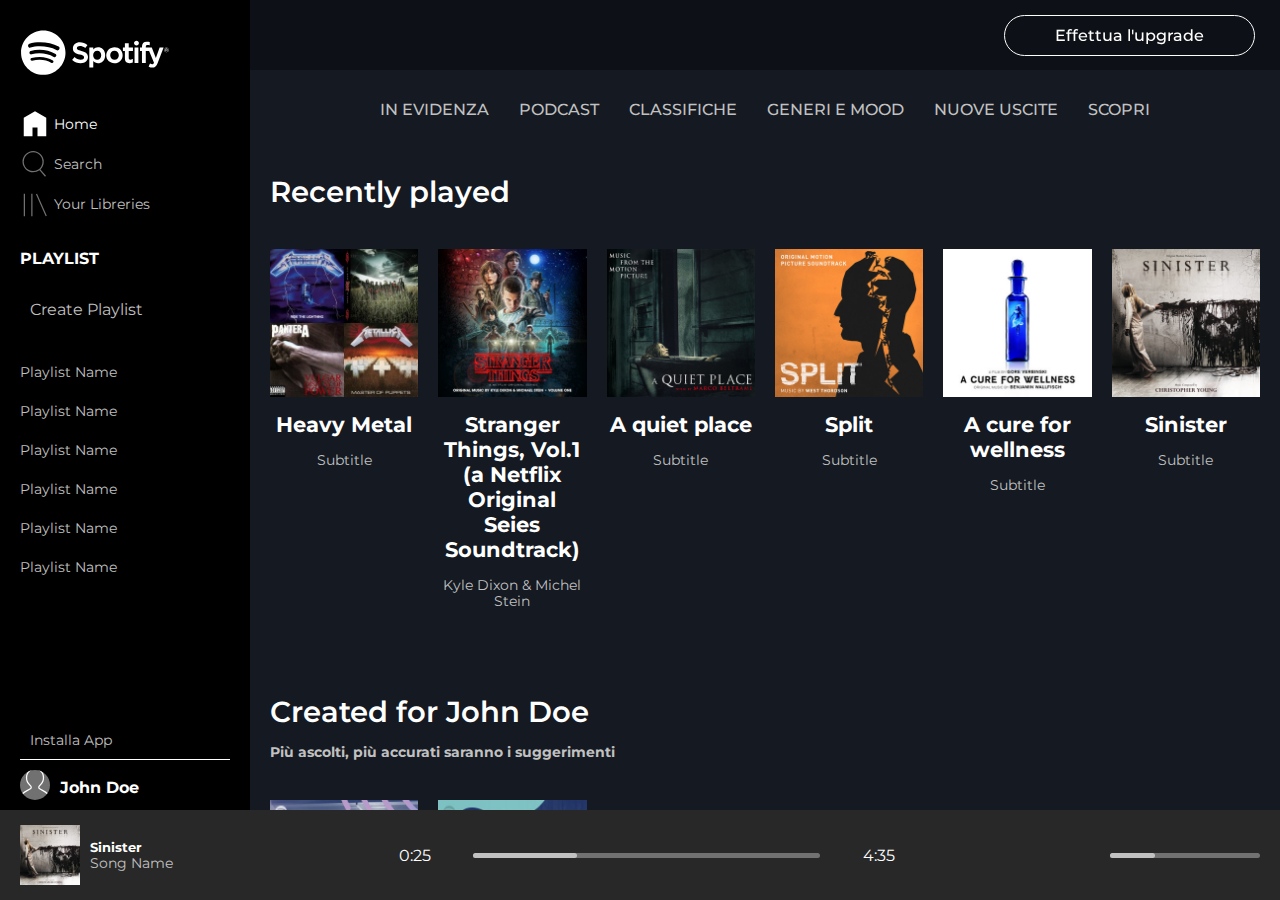
==== index.html @ ef463f95 "added media query on 992px" ====
<!DOCTYPE html>
<html lang="en">
<head>

    <meta charset="UTF-8">
    <meta name="viewport" content="width=device-width, initial-scale=1.0">
    <!-- font -->
    <link rel="preconnect" href="https://fonts.googleapis.com">
    <link rel="preconnect" href="https://fonts.gstatic.com" crossorigin>
    <link href="https://fonts.googleapis.com/css2?family=Montserrat:wght@300;400;500;600&display=swap" rel="stylesheet">
    <!-- icon -->
    <link rel="stylesheet" href="https://cdnjs.cloudflare.com/ajax/libs/font-awesome/6.4.2/css/all.min.css" integrity="sha512-z3gLpd7yknf1YoNbCzqRKc4qyor8gaKU1qmn+CShxbuBusANI9QpRohGBreCFkKxLhei6S9CQXFEbbKuqLg0DA==" crossorigin="anonymous" referrerpolicy="no-referrer" />
    <!-- css -->
    <link rel="stylesheet" href="style.css">
    <title>Cose</title>

</head>
<body>

    <div class="wrapper">

        <!-- CALL TO ACTION -->
        <div id="call">
            <div role="button" class="btn fw-500">
                Effettua l'upgrade
            </div>
        </div>

        <!-- MAIN -->
        <main class="d-flex bg-main">
            
            <!-- SIDE-BAR -->
            <nav class="bg-darker d-flex col-flex j-between" id="side-bar">

                <div class="wt">
                    <!-- logo -->
                    <div class="px-20 py-30" id="logo">
                        <img id="big-logo" src="spotify/img/logo.svg" alt="logo">
                        <img id="small-logo" src="spotify/img/logo-small.svg" alt="logo">
                    </div>
                    <!-- explore menù -->
                    <ul class="px-20">
                        <li>
                            <a href="#">
                                <img class="v-middle icon" src="spotify/img/home.svg" alt="home">
                                <span class="v-middle txt-light fs-little">Home</span>
                            </a>
                        </li>
                        <li class="py-10">
                            <a href="#">
                                <img class="v-middle icon" src="spotify/img/search.svg" alt="search">
                                <span class="v-middle txt-grey fs-little">Search</span>
                            </a>
                        </li>
                        <li>
                            <a href="#">
                                <a href="#">
                                    <img class="v-middle icon" src="spotify/img/libreria.svg" alt="libraries">
                                    <span class="v-middle txt-grey fs-little">Your Libreries</span>
                                </a>
                            </a>
                        </li>
                    </ul>
                    <!-- playlist section -->
                    <div class="ppl px-20 py-30">
                        <h3 class="maiusc fs-root">playlist</h3>
                        <div class="py-15">
                            <i class="fa-sharp fa-solid fa-square-plus v-middle txt-grey"></i>
                            <span class="v-middle txt-grey px-10">Create Playlist</span>
                        </div>
                        <ul>
                            <li class="py-10">
                                <a class="txt-grey fs-little" href="#">Playlist Name</a>
                            </li>
                            <li class="py-10">
                                <a class="txt-grey fs-little" href="#">Playlist Name</a>
                            </li>
                            <li class="py-10">
                                <a class="txt-grey fs-little" href="#">Playlist Name</a>
                            </li>
                            <li class="py-10">
                                <a class="txt-grey fs-little" href="#">Playlist Name</a>
                            </li>
                            <li class="py-10">
                                <a class="txt-grey fs-little" href="#">Playlist Name</a>
                            </li>
                            <li class="py-10">
                                <a class="txt-grey fs-little" href="#">Playlist Name</a>
                            </li>
                        </ul>
                    </div>
                </div>

                <!-- user -->
                <div class="wb px-20">
                    <div class="download py-10">
                        <i class="fa-solid fa-cloud-arrow-down txt-grey"></i>
                        <a href="#" class="txt-grey fs-little px-10">Installa App</a>
                    </div>
                    <div class="user py-10 d-flex a-center">
                        <div class="profile circle bg-grey d-flex j-center">
                            <img class="icon" src="spotify/img/profile.svg" alt="profile">
                        </div>
                        <h3>
                            <a href="#" class="px-10 txt-light fs-root">John Doe</a>
                        </h3>
                    </div>
                </div>
            </nav>

            <!-- MAIN CONTENT -->
            <section id="main-content">

                <nav>

                    <!-- Discover -->
                    <ul class="d-flex j-center a-center wrap">
                        <li><a class="txt-grey maiusc fw-500" href="#">In Evidenza</a></li>
                        <li><a class="txt-grey maiusc fw-500" href="#">Podcast</a></li>
                        <li><a class="txt-grey maiusc fw-500" href="#">Classifiche</a></li>
                        <li><a class="txt-grey maiusc fw-500" href="#">Generi e Mood</a></li>
                        <li><a class="txt-grey maiusc fw-500" href="#">Nuove Uscite</a></li>
                        <li><a class="txt-grey maiusc fw-500" href="#">Scopri</a></li>
                    </ul>

                    <!-- RECENTLY PLAYED -->
                    <section class="recently py-30">

                        <h2 class="fw-600 py-15 px-10">Recently played</h2>

                        <div class="row d-flex wrap py-15">

                            <div class="col px-10 py-10">
                                <div class="card-img">
                                    <img class="fluid" src="spotify/img/metal_lifting.jpg" alt="metal-lifting">
                                </div>
                                <div class="card-text txt-center">
                                    <h3 class="py-15">Heavy Metal</h3>
                                    <h4 class="fw-400 fs-little txt-grey">Subtitle</h4>
                                </div>
                            </div>

                            <div class="col px-10 py-10">
                                <div class="card-img">
                                    <img class="fluid" src="spotify/img/stranger.jpeg" alt="stranger-things">
                                </div>
                                <div class="card-text txt-center">
                                    <h3 class="py-15">Stranger Things, Vol.1 (a Netflix Original Seies Soundtrack)</h3>
                                    <h4 class="fw-400 fs-little txt-grey">Kyle Dixon & Michel Stein</h4>
                                </div>
                            </div>

                            <div class="col px-10 py-10">
                                <div class="card-img">
                                    <img class="fluid" src="spotify/img/aquietplace.jpeg" alt="a-quiet-place">
                                </div>
                                <div class="card-text txt-center">
                                    <h3 class="py-15">A quiet place</h3>
                                    <h4 class="fw-400 fs-little txt-grey">Subtitle</h4>
                                </div>
                            </div>

                            <div class="col px-10 py-10">
                                <div class="card-img">
                                    <img class="fluid" src="spotify/img/split.jpeg" alt="split">
                                </div>
                                <div class="card-text txt-center">
                                    <h3 class="py-15">Split</h3>
                                    <h4 class="fw-400 fs-little txt-grey">Subtitle</h4>
                                </div>
                            </div>

                            <div class="col px-10 py-10">
                                <div class="card-img">
                                    <img class="fluid" src="spotify/img/cure.jpeg" alt="a-cure-for-wellness">
                                </div>
                                <div class="card-text txt-center">
                                    <h3 class="py-15">A cure for wellness</h3>
                                    <h4 class="fw-400 fs-little txt-grey">Subtitle</h4>
                                </div>
                            </div>

                            <div class="col px-10 py-10">
                                <div class="card-img">
                                    <img class="fluid" src="spotify/img/sinister.jpeg" alt="sinister">
                                </div>
                                <div class="card-text txt-center">
                                    <h3 class="py-15">Sinister</h3>
                                    <h4 class="fw-400 fs-little txt-grey">Subtitle</h4>
                                </div>
                            </div>

                            
                        </div>

                    </section>

                    <!-- CREATED FOR -->
                    <section class="created py-30">

                        <h2 class="fw-600 px-10">Created for John Doe</h2>

                        <h4 class="txt-grey px-10 py-15 fs-little">Più ascolti, più accurati saranno i suggerimenti</h4>

                        <div class="row d-flex py-15">

                            <div class="col px-10 py-10">
                                <div class="card-img">
                                    <img class="fluid" src="spotify/img/radar.jpeg" alt="metal-lifting">
                                </div>
                                <div class="card-text txt-center">
                                    <h3 class="py-15">Release Radar</h3>
                                </div>
                            </div>

                            <div class="col px-10 py-10">
                                <div class="card-img">
                                    <img class="fluid" src="spotify/img/mixdaily.jpeg" alt="metal-lifting">
                                </div>
                                <div class="card-text txt-center">
                                    <h3 class="py-15">Daily mix 1</h3>
                                </div>
                            </div>
                            
                        </div>

                    </section>

                    <!-- POPULAR ARTISTS -->
                    <section class="popular py-30">

                        <h2 class="fw-600 px-10">Artisti più popolari</h2>

                        <h4 class="txt-grey px-10 py-15 fs-little">Più ascolti, più accurati saranno i suggerimenti</h4>

                        <div class="row d-flex py-15">

                            <div class="col px-10 py-10">
                                <div class="card-img circle">
                                    <img class="fluid" src="spotify/img/youg.jpeg" alt="metal-lifting">
                                </div>
                                <div class="card-text txt-center">
                                    <h3 class="py-15">Lana del Rey</h3>
                                </div>
                            </div>

                            <div class="col px-10 py-10">
                                <div class="card-img circle">
                                    <img class="fluid" src="spotify/img/einaudi.jpeg" alt="metal-lifting">
                                </div>
                                <div class="card-text txt-center">
                                    <h3 class="py-15">Ludovico Enaudi</h3>
                                </div>
                            </div>
                            
                        </div>

                    </section>
                </nav>
            </section>
        </main>

        <!-- PLAYBAR -->
        <div class="bg-dark d-flex j-between a-center px-20" id="play-bar">

            <div class="left">
                <div class="d-flex a-center">
                    <div class="song-img">
                        <img class="fluid" src="spotify/img/sinister.jpeg" alt="sinister">
                    </div>
                    <div class="song-info px-10">
                        <h5>Sinister</h5>
                        <div class="txt-grey fs-little">Song Name</div>
                    </div>
                    <div class="px-20">
                        <i class="fa-regular fa-heart txt-grey px-10"></i>
                        <i class="fa-regular fa-folder txt-grey"></i>
                    </div>
                </div>
            </div>

            <div class="middle">
                <div class="play-btn">
                    <ul class="d-flex a-center j-center">
                        <li class="px-10">
                            <a href="#"><i class="fa-solid fa-shuffle txt-light"></i></a>
                        </li>
                        <li class="px-10">
                            <a href="#"><i class="fa-solid fa-backward-step txt-light"></i></a>
                        </li>
                        <li class="px-10">
                            <a href="#"><i class="fa-regular fa-circle-play txt-light"></i></a>
                        </li>
                        <li class="px-10">
                            <a href="#"><i class="fa-solid fa-forward-step txt-light"></i></a>
                        </li>
                        <li class="px-10">
                            <a href="#"><i class="fa-solid fa-rotate-right txt-light"></i></a>
                        </li>
                    </ul>
                </div>
                <div class="time-bar d-flex j-between a-center py-10">
                    <div>
                        0:25
                    </div>
                    <div class="pb bg-grey d-flex a-center">
                        <div class="hv bg-lightgrey"></div>
                        <div class="round bg-grey"></div>
                    </div>
                    <div>
                        4:35
                    </div>
                </div>
            </div>

            <div class="right d-flex a-center">
                <i class="fa-solid fa-list txt-light px-10"></i>
                <i class="fa-solid fa-display txt-light px-10"></i>
                <i class="fa-solid fa-volume-high txt-light px-10"></i>
                <div class="vb bg-grey d-flex a-center">
                    <div class="hv bg-lightgrey"></div>
                    <div class="round bg-grey"></div>
                </div>
            </div>
        </div>
    </div>
    
</body>
</html>
---- style.css ----
/* reset */
* {
    box-sizing: border-box;
    padding: 0;
    margin: 0;
}

/* palette */
:root {
    --color-dark-color: #141922;
    --color-dark-grey: #282828;
    --color-black: #000000;
    --color-white: #FFFFFF;
    --color-grey: #717171;
    --color-light-grey: #C1C1C1;
    --color-highlight: #ADFF2F;
}

/* UTILITIES */

/* background */
.bg-darker {
    background-color: var(--color-black);
}

.bg-main {
    background-color: var(--color-dark-color);
}

.bg-dark {
    background-color: var(--color-dark-grey);
}

.bg-grey {
    background-color: var(--color-grey);
}
.bg-high {
    background-color: var(--color-highlight);
}
.bg-lightgrey {
    background-color: var(--color-light-grey);
}
/* text */
body {
    font-family: 'Montserrat', sans-serif;
    color: white;
}

h2 {
    font-size: 1.8em;
}

h3 {
    font-size: 1.3em;
}

.txt-grey {
    color: var(--color-light-grey);
}

.txt-light {
    color: var(--color-white);
}

.txt-center {
    text-align: center;
}

.fs-little {
    font-size: 0.85em;
}
.fs-root
{
    font-size: 1rem;
}
.fw-400 {
    font-weight: 400;
}

.fw-500 {
    font-weight: 500;
}

.fw-600 {
    font-weight: 600;
}

.maiusc {
    text-transform: uppercase;
}

.v-middle {
    vertical-align: middle;
}

ul,
a {
    text-decoration: none;
    list-style: none;
}

/* spacing */
.px-10 {
    padding-left: 10px;
    padding-right: 10px;
}

.px-20 {
    padding-left: 20px;
    padding-right: 20px;
}

.py-30 {
    padding-top: 30px;
    padding-bottom: 30px;
}

.py-15 {
    padding-top: 15px;
    padding-bottom: 15px;
}

.py-10 {
    padding-top: 10px;
    padding-bottom: 10px;
}

#main-content li {
    padding: 10px 15px;
}

/* flex-utility */
.d-flex {
    display: flex;
}

.col-flex {
    flex-direction: column;
}

.j-center {
    justify-content: center;
}

.j-between {
    justify-content: space-between;
}

.a-center {
    align-items: center;
}

/* CONTAINERS */
.wrapper {
    width: 100%;
    height: 100vh;
}

main {
    width: 100%;
    height: calc(100% - 90px);
}

#side-bar {
    width: 250px;
    position: relative;
    overflow-y: auto;
}

#main-content {
    width: calc(100% - 250px);
    overflow-y: auto;
    padding: 90px 10px 0 10px;
}

#call {
    width: calc(100% - 250px);
    height: 70px;
    position: fixed;
    top: 0;
    right: 0;
    background-color: rgba(0, 0, 0, 0.3);
}

#play-bar {
    width: 100%;
    height: 90px;
    position: fixed;
    z-index: 1000;
    bottom: 0;
    left: 0;
}

.fluid {
    width: 100%;
    display: block;
}

/* CALL TO ACTION */
.btn {
    border: 1px solid var(--color-white);
    padding: 10px 50px;
    position: absolute;
    right: 25px;
    top: 15px;
    border-radius: 30px;
}

/* MAIN CONTENT */
#main-content .col {
    width: calc(100% / 6)
}

.circle {
    border-radius: 50%;
    overflow: hidden;
}

.circle img {
    height: 100%;
    object-fit: cover;
}

/* SIDE BAR */
#logo {
    width: 190px;
}

#small-logo {
    display: none;
}

.icon {
    width: 30px;
}

.fa-sharp.fa-solid.fa-square-plus {
    font-size: 2.8em;
}

.user {
    border-top: 1px solid var(--color-white);
}

.profile {
    width: 30px;
    height: 30px;
}

/* PLAY BAR */
.song-img {
    width: 60px;
}

.fa-regular.fa-circle-play {
    font-size: 2em;
}
.middle
{
    width: 40%;
}
.pb
{
    width: 70%;
    height: 5px;
    border-radius: 6px;
}
.vb
{
    width: 150px;
    height: 5px;
    border-radius: 6px;
}
.hv
{
    width: 30%;
    height: 5px;
    border-radius: 6px;

}
.round
{
    width: 13px;
    height: 13px;
    border-radius: 50%;
    display: none;
}

/* MEDIA QUERY */
@media screen and (max-width:1200px){
    .wrap{
        flex-wrap: wrap;
    }
    #main-content .col{
        width: calc(100% / 4);
    }
}
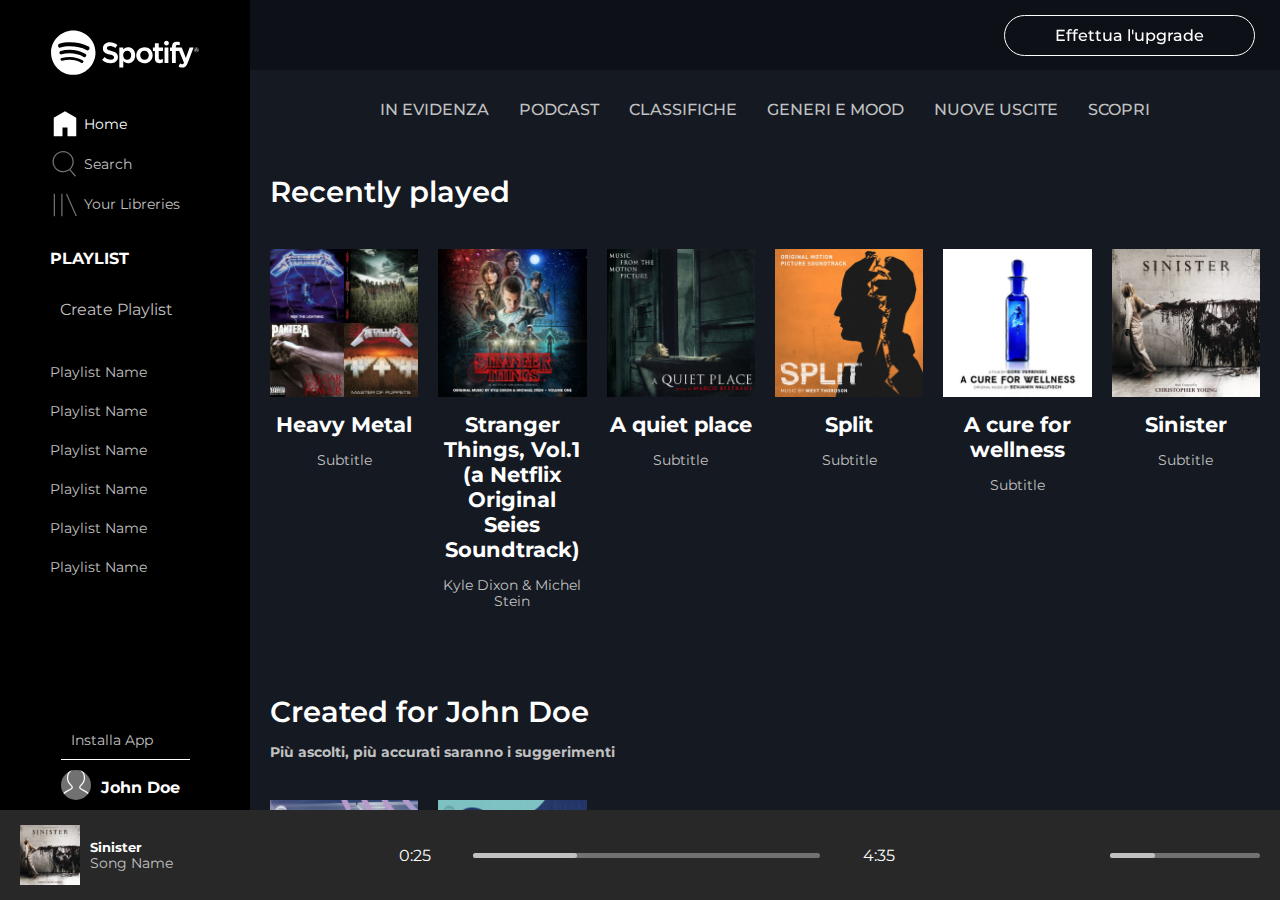
==== commit 94abf802: "added query on 576px" ====
--- a/index.html
+++ b/index.html
@@ -30,14 +30,14 @@
         <main class="d-flex bg-main">
             
             <!-- SIDE-BAR -->
-            <nav class="bg-darker d-flex col-flex j-between" id="side-bar">
+            <nav class="bg-darker d-flex col-flex j-between a-center a-content" id="side-bar">
 
                 <div class="wt">
                     <!-- logo -->
                     <div class="px-20 py-30" id="logo">
-                        <img id="big-logo" src="spotify/img/logo.svg" alt="logo">
-                        <img id="small-logo" src="spotify/img/logo-small.svg" alt="logo">
-                    </div>
+                        <img src="spotify/img/logo.svg" alt="logo">
+                    </div>
+                    <img class="px-20 py-15" id="small-logo" src="spotify/img/logo-small.svg" alt="logo">
                     <!-- explore menù -->
                     <ul class="px-20">
                         <li>
@@ -94,15 +94,15 @@
                 <!-- user -->
                 <div class="wb px-20">
                     <div class="download py-10">
-                        <i class="fa-solid fa-cloud-arrow-down txt-grey"></i>
-                        <a href="#" class="txt-grey fs-little px-10">Installa App</a>
+                        <i class="fa-solid fa-cloud-arrow-down txt-grey d-flex j-center"></i>
+                        <span href="#" class="txt-grey fs-little px-10">Installa App</span>
                     </div>
                     <div class="user py-10 d-flex a-center">
                         <div class="profile circle bg-grey d-flex j-center">
                             <img class="icon" src="spotify/img/profile.svg" alt="profile">
                         </div>
                         <h3>
-                            <a href="#" class="px-10 txt-light fs-root">John Doe</a>
+                            <span href="#" class="px-10 txt-light fs-root">John Doe</span>
                         </h3>
                     </div>
                 </div>
@@ -261,7 +261,7 @@
         </main>
 
         <!-- PLAYBAR -->
-        <div class="bg-dark d-flex j-between a-center px-20" id="play-bar">
+        <div class="bg-dark d-flex a-center px-20" id="play-bar">
 
             <div class="left">
                 <div class="d-flex a-center">
--- a/style.css
+++ b/style.css
@@ -148,6 +148,7 @@
 
 .a-center {
     align-items: center;
+    align-content: center;
 }
 
 /* CONTAINERS */
@@ -189,6 +190,7 @@
     z-index: 1000;
     bottom: 0;
     left: 0;
+    justify-content: space-between;
 }
 
 .fluid {
@@ -295,3 +297,55 @@
         width: calc(100% / 4);
     }
 }
+@media screen and (max-width:992px){
+    #main-content .col{
+        width: 50%;
+    }
+    #play-bar .right{
+        display: none;
+    }
+    #play-bar
+    {
+        justify-content: center;
+    }
+    .middle
+    {
+        width: 60%;
+    }
+}
+@media screen and (max-width:768px){
+    #main-content .col{
+        width: 50%;
+    }
+    #play-bar .left{
+        display: none;
+    }
+}
+@media screen and (max-width: 576px){
+    .a-content
+    {
+        align-content: center;
+    }
+    .ppl, #logo
+    {
+        display: none;
+    }
+    #small-logo
+    {
+        display: block;
+        width: 70px;
+    }
+    #side-bar span
+    {
+        display: none;
+    }
+    #side-bar
+    {
+        width: 60px;
+    }
+    #call, #main-content
+    {
+        width: calc(100% - 60px);
+    }
+}
+    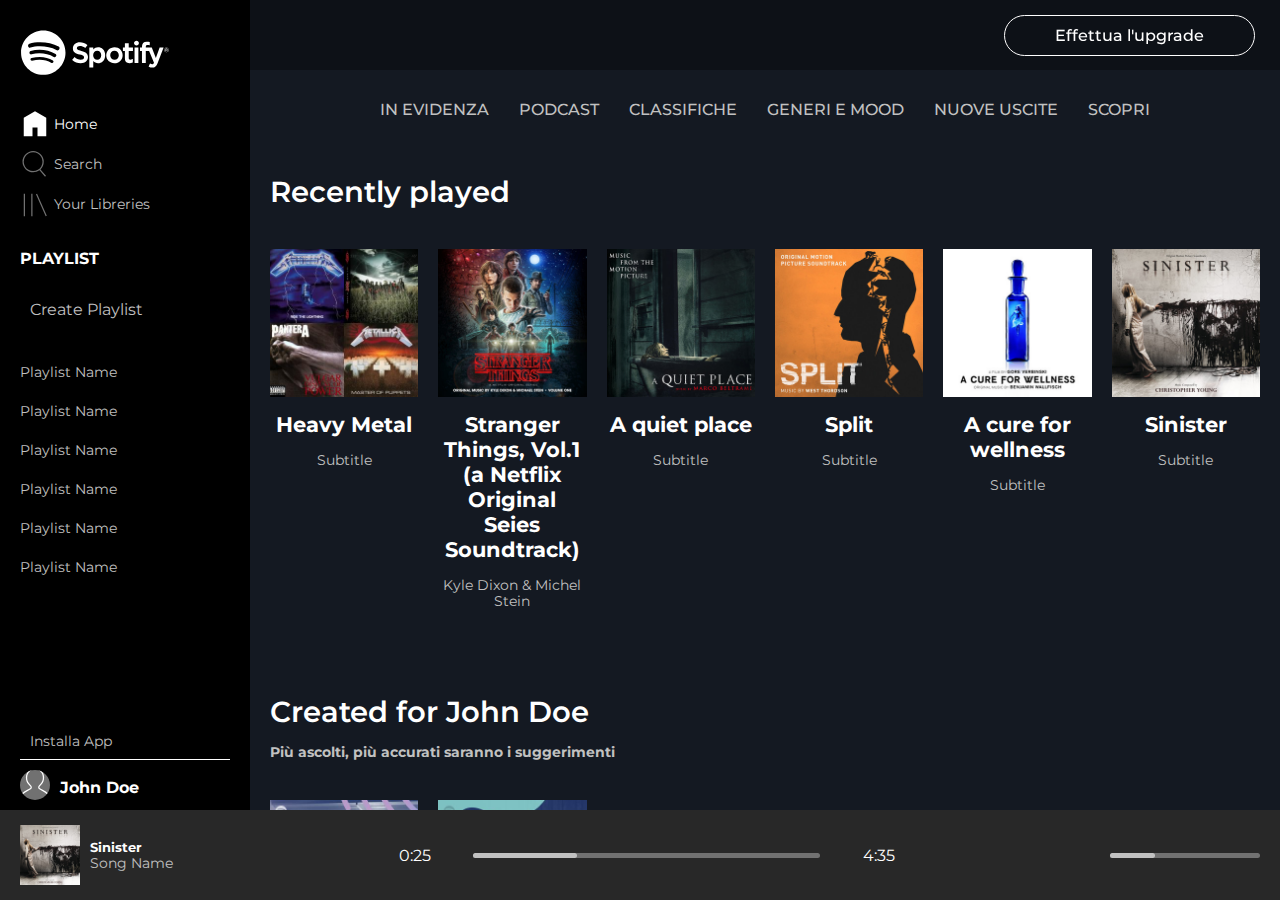
==== commit 63f900aa: "ajdustements in #query 576px" ====
--- a/index.html
+++ b/index.html
@@ -30,7 +30,7 @@
         <main class="d-flex bg-main">
             
             <!-- SIDE-BAR -->
-            <nav class="bg-darker d-flex col-flex j-between a-center a-content" id="side-bar">
+            <nav class="bg-darker d-flex col-flex j-between" id="side-bar">
 
                 <div class="wt">
                     <!-- logo -->
@@ -93,12 +93,12 @@
 
                 <!-- user -->
                 <div class="wb px-20">
-                    <div class="download py-10">
-                        <i class="fa-solid fa-cloud-arrow-down txt-grey d-flex j-center"></i>
+                    <div class="download py-10 d-flex">
+                        <i class="fa-solid fa-cloud-arrow-down txt-grey"></i>
                         <span href="#" class="txt-grey fs-little px-10">Installa App</span>
                     </div>
                     <div class="user py-10 d-flex a-center">
-                        <div class="profile circle bg-grey d-flex j-center">
+                        <div class="profile circle bg-grey d-flex">
                             <img class="icon" src="spotify/img/profile.svg" alt="profile">
                         </div>
                         <h3>
--- a/style.css
+++ b/style.css
@@ -253,7 +253,6 @@
 .song-img {
     width: 60px;
 }
-
 .fa-regular.fa-circle-play {
     font-size: 2em;
 }
@@ -322,10 +321,6 @@
     }
 }
 @media screen and (max-width: 576px){
-    .a-content
-    {
-        align-content: center;
-    }
     .ppl, #logo
     {
         display: none;
@@ -333,7 +328,7 @@
     #small-logo
     {
         display: block;
-        width: 70px;
+        width: 40px;
     }
     #side-bar span
     {
@@ -342,10 +337,21 @@
     #side-bar
     {
         width: 60px;
+        align-items: center;   
+    }
+    #side-bar .download
+    {
+        justify-content: center;
+    }
+    #side-bar .px-20
+    {
+        padding-left: 5px;
+        padding-right: 5px;
     }
     #call, #main-content
     {
         width: calc(100% - 60px);
     }
+
 }
     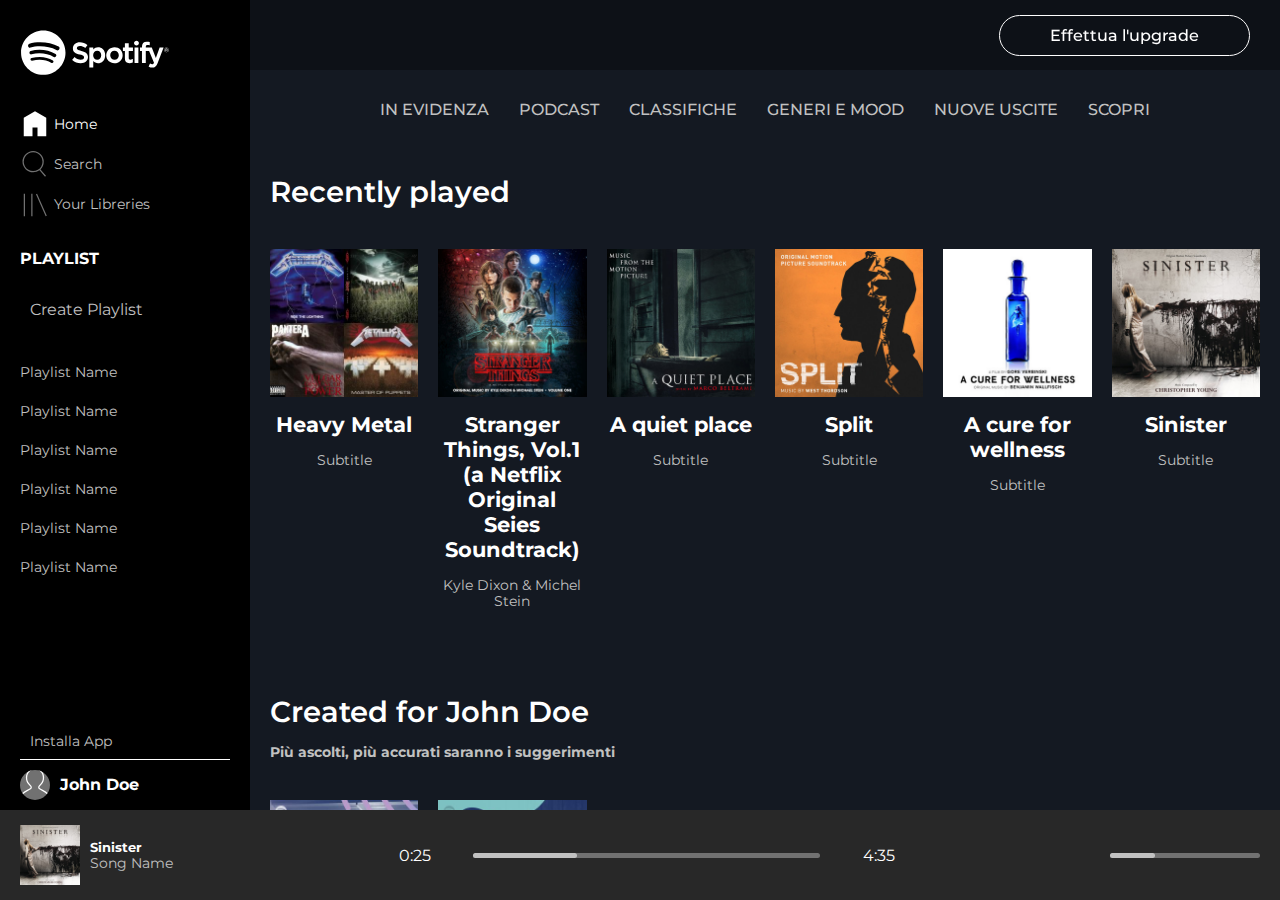
==== commit 7dcbf50e: "added .overlay and button hover effect" ====
--- a/index.html
+++ b/index.html
@@ -97,7 +97,7 @@
                         <i class="fa-solid fa-cloud-arrow-down txt-grey"></i>
                         <span href="#" class="txt-grey fs-little px-10">Installa App</span>
                     </div>
-                    <div class="user py-10 d-flex a-center">
+                    <div class="user py-10 d-flex">
                         <div class="profile circle bg-grey d-flex">
                             <img class="icon" src="spotify/img/profile.svg" alt="profile">
                         </div>
@@ -133,6 +133,9 @@
                             <div class="col px-10 py-10">
                                 <div class="card-img">
                                     <img class="fluid" src="spotify/img/metal_lifting.jpg" alt="metal-lifting">
+                                    <div class="overlay d-flex j-center a-center">
+                                        <i class="fa-regular fa-circle-play"></i>
+                                    </div>
                                 </div>
                                 <div class="card-text txt-center">
                                     <h3 class="py-15">Heavy Metal</h3>
@@ -143,6 +146,9 @@
                             <div class="col px-10 py-10">
                                 <div class="card-img">
                                     <img class="fluid" src="spotify/img/stranger.jpeg" alt="stranger-things">
+                                    <div class="overlay d-flex j-center a-center">
+                                        <i class="fa-regular fa-circle-play"></i>
+                                    </div>
                                 </div>
                                 <div class="card-text txt-center">
                                     <h3 class="py-15">Stranger Things, Vol.1 (a Netflix Original Seies Soundtrack)</h3>
@@ -153,6 +159,9 @@
                             <div class="col px-10 py-10">
                                 <div class="card-img">
                                     <img class="fluid" src="spotify/img/aquietplace.jpeg" alt="a-quiet-place">
+                                    <div class="overlay d-flex j-center a-center">
+                                        <i class="fa-regular fa-circle-play"></i>
+                                    </div>
                                 </div>
                                 <div class="card-text txt-center">
                                     <h3 class="py-15">A quiet place</h3>
@@ -163,6 +172,9 @@
                             <div class="col px-10 py-10">
                                 <div class="card-img">
                                     <img class="fluid" src="spotify/img/split.jpeg" alt="split">
+                                    <div class="overlay d-flex j-center a-center">
+                                        <i class="fa-regular fa-circle-play"></i>
+                                    </div>
                                 </div>
                                 <div class="card-text txt-center">
                                     <h3 class="py-15">Split</h3>
@@ -173,6 +185,9 @@
                             <div class="col px-10 py-10">
                                 <div class="card-img">
                                     <img class="fluid" src="spotify/img/cure.jpeg" alt="a-cure-for-wellness">
+                                    <div class="overlay d-flex j-center a-center">
+                                        <i class="fa-regular fa-circle-play"></i>
+                                    </div>
                                 </div>
                                 <div class="card-text txt-center">
                                     <h3 class="py-15">A cure for wellness</h3>
@@ -183,6 +198,9 @@
                             <div class="col px-10 py-10">
                                 <div class="card-img">
                                     <img class="fluid" src="spotify/img/sinister.jpeg" alt="sinister">
+                                    <div class="overlay d-flex j-center a-center">
+                                        <i class="fa-regular fa-circle-play"></i>
+                                    </div>
                                 </div>
                                 <div class="card-text txt-center">
                                     <h3 class="py-15">Sinister</h3>
@@ -207,6 +225,9 @@
                             <div class="col px-10 py-10">
                                 <div class="card-img">
                                     <img class="fluid" src="spotify/img/radar.jpeg" alt="metal-lifting">
+                                    <div class="overlay d-flex j-center a-center">
+                                        <i class="fa-regular fa-circle-play"></i>
+                                    </div>
                                 </div>
                                 <div class="card-text txt-center">
                                     <h3 class="py-15">Release Radar</h3>
@@ -216,6 +237,9 @@
                             <div class="col px-10 py-10">
                                 <div class="card-img">
                                     <img class="fluid" src="spotify/img/mixdaily.jpeg" alt="metal-lifting">
+                                    <div class="overlay d-flex j-center a-center">
+                                        <i class="fa-regular fa-circle-play"></i>
+                                    </div>
                                 </div>
                                 <div class="card-text txt-center">
                                     <h3 class="py-15">Daily mix 1</h3>
@@ -238,6 +262,9 @@
                             <div class="col px-10 py-10">
                                 <div class="card-img circle">
                                     <img class="fluid" src="spotify/img/youg.jpeg" alt="metal-lifting">
+                                    <div class="overlay d-flex j-center a-center">
+                                        <i class="fa-regular fa-circle-play"></i>
+                                    </div>
                                 </div>
                                 <div class="card-text txt-center">
                                     <h3 class="py-15">Lana del Rey</h3>
@@ -247,6 +274,9 @@
                             <div class="col px-10 py-10">
                                 <div class="card-img circle">
                                     <img class="fluid" src="spotify/img/einaudi.jpeg" alt="metal-lifting">
+                                    <div class="overlay d-flex j-center a-center">
+                                        <i class="fa-regular fa-circle-play"></i>
+                                    </div>
                                 </div>
                                 <div class="card-text txt-center">
                                     <h3 class="py-15">Ludovico Enaudi</h3>
--- a/style.css
+++ b/style.css
@@ -65,7 +65,6 @@
 .txt-center {
     text-align: center;
 }
-
 .fs-little {
     font-size: 0.85em;
 }
@@ -203,21 +202,58 @@
     border: 1px solid var(--color-white);
     padding: 10px 50px;
     position: absolute;
-    right: 25px;
+    right: 30px;
     top: 15px;
     border-radius: 30px;
+    transition: all 0.5s ease-out;
+}
+.btn:hover {
+    transform: scale(1.1);
+    background: var(--btn-strange, linear-gradient(180deg, rgba(72, 203, 69, 0.70) 0%, rgba(217, 234, 27, 0.87) 54.53%, rgba(32, 202, 29, 0.70) 100%));
+    color: var(--color-black);
 }
 
 /* MAIN CONTENT */
 #main-content .col {
-    width: calc(100% / 6)
-}
-
+    width: calc(100% / 6);
+    cursor: pointer;
+}
+.card-img
+{
+    position: relative;
+}
+/* overlay hover */
+.overlay
+{
+    position: absolute;
+    top: 0;
+    bottom: 0;
+    left: 0;
+    right: 0;
+    background-color: rgba(0, 0, 0, 0.5);
+    opacity: 0;
+    transition: all 0.4s ease-in-out;
+}
+.col:hover .overlay
+{
+    opacity: 1;
+}
+.overlay
+.fa-regular.fa-circle-play
+{
+    font-size: 50px;
+    transition: all 0.5s ease-in-out;
+}
+.fa-regular.fa-circle-play:hover
+{
+    color: var(--color-highlight);
+    transform: scale(1.5);
+}
+/* circle */
 .circle {
     border-radius: 50%;
     overflow: hidden;
 }
-
 .circle img {
     height: 100%;
     object-fit: cover;
@@ -227,28 +263,22 @@
 #logo {
     width: 190px;
 }
-
 #small-logo {
     display: none;
 }
-
 .icon {
     width: 30px;
 }
-
 .fa-sharp.fa-solid.fa-square-plus {
     font-size: 2.8em;
 }
-
 .user {
     border-top: 1px solid var(--color-white);
 }
-
 .profile {
     width: 30px;
     height: 30px;
 }
-
 /* PLAY BAR */
 .song-img {
     width: 60px;
@@ -305,7 +335,7 @@
     }
     #play-bar
     {
-        justify-content: center;
+        justify-content: space-around;
     }
     .middle
     {
@@ -352,6 +382,5 @@
     {
         width: calc(100% - 60px);
     }
-
 }
     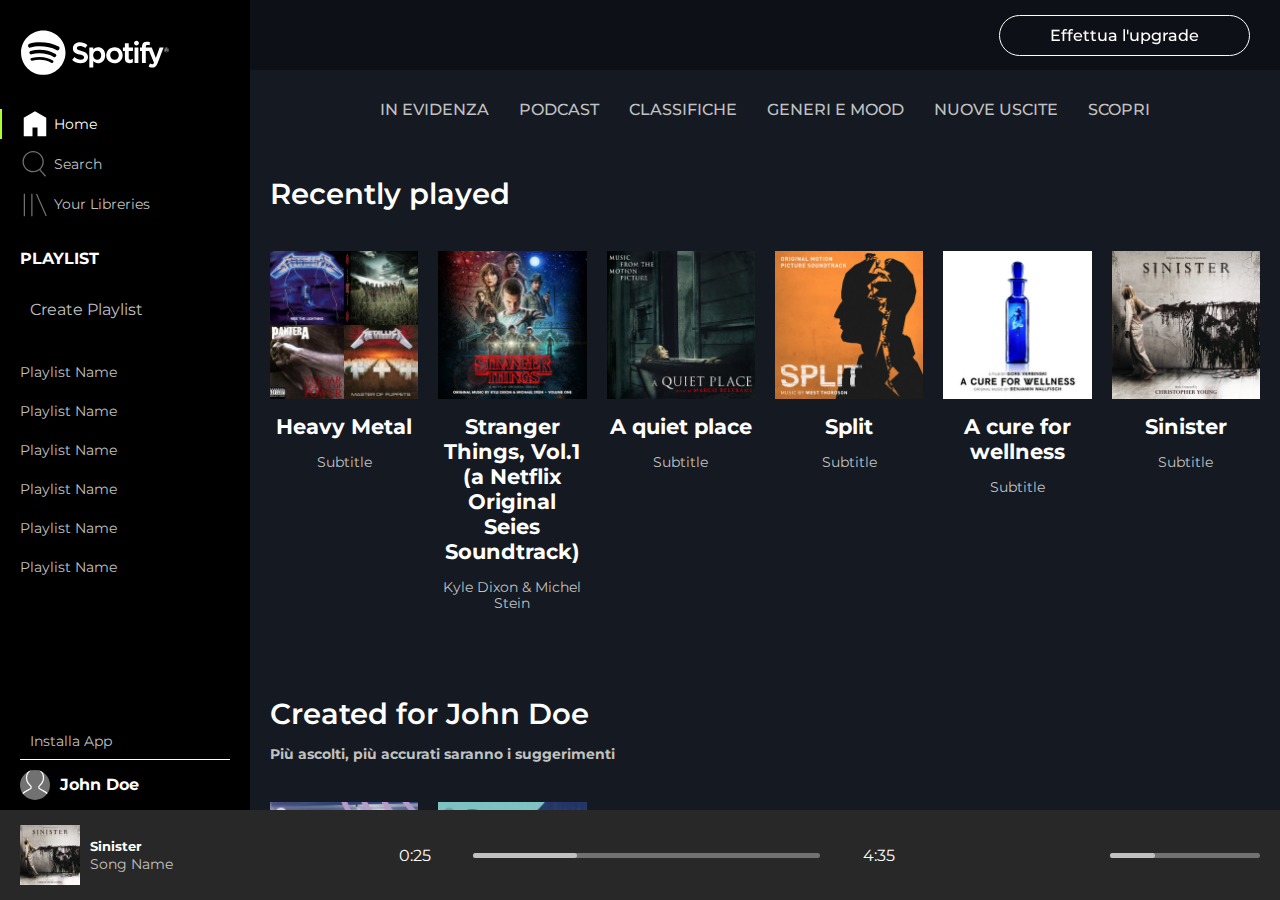
==== commit d3533476: "hover effects and media query on 375px" ====
--- a/index.html
+++ b/index.html
@@ -39,12 +39,13 @@
                     </div>
                     <img class="px-20 py-15" id="small-logo" src="spotify/img/logo-small.svg" alt="logo">
                     <!-- explore menù -->
-                    <ul class="px-20">
+                    <ul class="explore px-20">
                         <li>
                             <a href="#">
                                 <img class="v-middle icon" src="spotify/img/home.svg" alt="home">
                                 <span class="v-middle txt-light fs-little">Home</span>
                             </a>
+                            <div class="v-line bg-high"></div>
                         </li>
                         <li class="py-10">
                             <a href="#">
@@ -114,13 +115,31 @@
                 <nav>
 
                     <!-- Discover -->
-                    <ul class="d-flex j-center a-center wrap">
-                        <li><a class="txt-grey maiusc fw-500" href="#">In Evidenza</a></li>
-                        <li><a class="txt-grey maiusc fw-500" href="#">Podcast</a></li>
-                        <li><a class="txt-grey maiusc fw-500" href="#">Classifiche</a></li>
-                        <li><a class="txt-grey maiusc fw-500" href="#">Generi e Mood</a></li>
-                        <li><a class="txt-grey maiusc fw-500" href="#">Nuove Uscite</a></li>
-                        <li><a class="txt-grey maiusc fw-500" href="#">Scopri</a></li>
+                    <ul class="discover d-flex j-center a-center wrap">
+                        <li>
+                            <a class="txt-grey maiusc fw-500" href="#">In Evidenza</a>
+                            <div class="underline bg-high active"></div>
+                        </li>
+                        <li>
+                            <a class="txt-grey maiusc fw-500" href="#">Podcast</a>
+                            <div class="underline bg-high"></div>
+                        </li>
+                        <li>
+                            <a class="txt-grey maiusc fw-500" href="#">Classifiche</a>
+                            <div class="underline bg-high"></div>
+                        </li>
+                        <li>
+                            <a class="txt-grey maiusc fw-500" href="#">Generi e Mood</a>
+                            <div class="underline bg-high"></div>
+                        </li>
+                        <li>
+                            <a class="txt-grey maiusc fw-500" href="#">Nuove Uscite</a>
+                            <div class="underline bg-high"></div>
+                        </li>
+                        <li>
+                            <a class="txt-grey maiusc fw-500" href="#">Scopri</a>
+                            <div class="underline bg-high"></div>
+                        </li>
                     </ul>
 
                     <!-- RECENTLY PLAYED -->
@@ -220,7 +239,7 @@
 
                         <h4 class="txt-grey px-10 py-15 fs-little">Più ascolti, più accurati saranno i suggerimenti</h4>
 
-                        <div class="row d-flex py-15">
+                        <div class="row d-flex py-15 wrap">
 
                             <div class="col px-10 py-10">
                                 <div class="card-img">
@@ -257,7 +276,7 @@
 
                         <h4 class="txt-grey px-10 py-15 fs-little">Più ascolti, più accurati saranno i suggerimenti</h4>
 
-                        <div class="row d-flex py-15">
+                        <div class="row d-flex wrap py-15">
 
                             <div class="col px-10 py-10">
                                 <div class="card-img circle">
@@ -300,7 +319,7 @@
                     </div>
                     <div class="song-info px-10">
                         <h5>Sinister</h5>
-                        <div class="txt-grey fs-little">Song Name</div>
+                        <a href="#" class="txt-grey fs-little">Song Name</a>
                     </div>
                     <div class="px-20">
                         <i class="fa-regular fa-heart txt-grey px-10"></i>
--- a/style.css
+++ b/style.css
@@ -34,12 +34,15 @@
 .bg-grey {
     background-color: var(--color-grey);
 }
+
 .bg-high {
     background-color: var(--color-highlight);
 }
+
 .bg-lightgrey {
     background-color: var(--color-light-grey);
 }
+
 /* text */
 body {
     font-family: 'Montserrat', sans-serif;
@@ -65,13 +68,15 @@
 .txt-center {
     text-align: center;
 }
+
 .fs-little {
     font-size: 0.85em;
 }
-.fs-root
-{
+
+.fs-root {
     font-size: 1rem;
 }
+
 .fw-400 {
     font-weight: 400;
 }
@@ -177,6 +182,7 @@
     width: calc(100% - 250px);
     height: 70px;
     position: fixed;
+    z-index: 999;
     top: 0;
     right: 0;
     background-color: rgba(0, 0, 0, 0.3);
@@ -195,6 +201,12 @@
 .fluid {
     width: 100%;
     display: block;
+}
+
+/* general hover */
+a:hover,
+#side-bar span:hover {
+    color: var(--color-white);
 }
 
 /* CALL TO ACTION */
@@ -206,7 +218,9 @@
     top: 15px;
     border-radius: 30px;
     transition: all 0.5s ease-out;
-}
+    cursor: pointer;
+}
+
 .btn:hover {
     transform: scale(1.1);
     background: var(--btn-strange, linear-gradient(180deg, rgba(72, 203, 69, 0.70) 0%, rgba(217, 234, 27, 0.87) 54.53%, rgba(32, 202, 29, 0.70) 100%));
@@ -218,13 +232,13 @@
     width: calc(100% / 6);
     cursor: pointer;
 }
-.card-img
-{
+
+.card-img {
     position: relative;
 }
+
 /* overlay hover */
-.overlay
-{
+.overlay {
     position: absolute;
     top: 0;
     bottom: 0;
@@ -234,153 +248,243 @@
     opacity: 0;
     transition: all 0.4s ease-in-out;
 }
-.col:hover .overlay
-{
+
+.col:hover .overlay {
     opacity: 1;
 }
-.overlay
-.fa-regular.fa-circle-play
-{
+
+.overlay .fa-regular .fa-circle-play {
     font-size: 50px;
-    transition: all 0.5s ease-in-out;
-}
-.fa-regular.fa-circle-play:hover
-{
+    transition: all 1s ease-in-out;
+}
+
+.overlay .fa-regular.fa-circle-play:hover {
     color: var(--color-highlight);
     transform: scale(1.5);
 }
+
 /* circle */
 .circle {
     border-radius: 50%;
     overflow: hidden;
 }
+
 .circle img {
     height: 100%;
     object-fit: cover;
 }
 
+/* underline */
+.underline {
+    width: 30px;
+    height: 2px;
+    margin: 0 auto;
+    transition: all 0.3s ease-in-out;
+    opacity: 0;
+}
+
+.discover li:hover .underline {
+    opacity: 1;
+    width: 60px;
+}
+
 /* SIDE BAR */
 #logo {
     width: 190px;
 }
+
 #small-logo {
     display: none;
 }
+
+.explore {
+    position: relative;
+}
+
+.v-line {
+    height: 30px;
+    width: 2px;
+    position: absolute;
+    left: 0;
+    top: 0;
+    opacity: 1;
+}
+
+
 .icon {
     width: 30px;
 }
+
 .fa-sharp.fa-solid.fa-square-plus {
     font-size: 2.8em;
 }
+
 .user {
     border-top: 1px solid var(--color-white);
 }
+
 .profile {
     width: 30px;
     height: 30px;
 }
+
 /* PLAY BAR */
 .song-img {
     width: 60px;
 }
+
 .fa-regular.fa-circle-play {
     font-size: 2em;
 }
-.middle
-{
+
+.middle {
     width: 40%;
 }
-.pb
-{
+
+.pb {
     width: 70%;
     height: 5px;
     border-radius: 6px;
 }
-.vb
-{
+
+.vb {
     width: 150px;
     height: 5px;
     border-radius: 6px;
 }
-.hv
-{
+
+.hv {
     width: 30%;
     height: 5px;
     border-radius: 6px;
 
 }
-.round
-{
+
+.round {
     width: 13px;
     height: 13px;
     border-radius: 50%;
     display: none;
 }
 
+/* playbar hover */
+#play-bar .left i:hover {
+    color: var(--color-white);
+    transform: scale(1.2);
+}
+
+#play-bar .fa-solid.fa-rotate-right:hover {
+    animation: rep 2s ease-in-out alternate infinite;
+    transform: rotate(0deg);
+}
+
+@keyframes rep {
+    0% {
+        transform: rotate(0deg);
+    }
+
+    75% {
+        transform: rotate(300deg);
+    }
+}
+
+.pb:hover .hv,
+.vb:hover .hv {
+    background-color: var(--color-highlight);
+}
+
+.pb:hover .round,
+.vb:hover .round {
+    display: inline-block;
+    transform: translatex(-50%);
+}
+
 /* MEDIA QUERY */
-@media screen and (max-width:1200px){
-    .wrap{
+@media screen and (max-width:1200px) {
+    .wrap {
         flex-wrap: wrap;
     }
-    #main-content .col{
+
+    #main-content .col {
         width: calc(100% / 4);
     }
 }
-@media screen and (max-width:992px){
-    #main-content .col{
+
+@media screen and (max-width:992px) {
+    #main-content .col {
         width: 50%;
     }
-    #play-bar .right{
+
+    #play-bar .right {
         display: none;
     }
-    #play-bar
-    {
+
+    #play-bar {
         justify-content: space-around;
     }
-    .middle
-    {
+
+    .middle {
         width: 60%;
     }
 }
-@media screen and (max-width:768px){
-    #main-content .col{
+
+@media screen and (max-width:768px) {
+    #main-content .col {
         width: 50%;
     }
-    #play-bar .left{
+
+    #play-bar .left {
         display: none;
     }
 }
-@media screen and (max-width: 576px){
-    .ppl, #logo
-    {
+
+@media screen and (max-width: 576px) {
+    .ppl,
+    #logo {
         display: none;
     }
-    #small-logo
-    {
+
+    #small-logo {
         display: block;
         width: 40px;
     }
-    #side-bar span
-    {
+
+    #side-bar span {
         display: none;
     }
-    #side-bar
-    {
+
+    #side-bar {
         width: 60px;
-        align-items: center;   
-    }
-    #side-bar .download
-    {
+        align-items: center;
+    }
+
+    #side-bar .download {
         justify-content: center;
     }
-    #side-bar .px-20
-    {
+
+    #side-bar .px-20 {
         padding-left: 5px;
         padding-right: 5px;
     }
-    #call, #main-content
+
+    #call,
+    #main-content {
+        width: calc(100% - 60px);
+    }
+
+    #side-bar .v-line {
+        display: none;
+    }
+}
+
+@media screen and (max-width:375px) {
+    #main-content .col {
+        width: 100%;
+    }
+
+    #play-bar .middle
     {
-        width: calc(100% - 60px);
-    }
-}
-    +        width: 100%;
+    }
+    
+}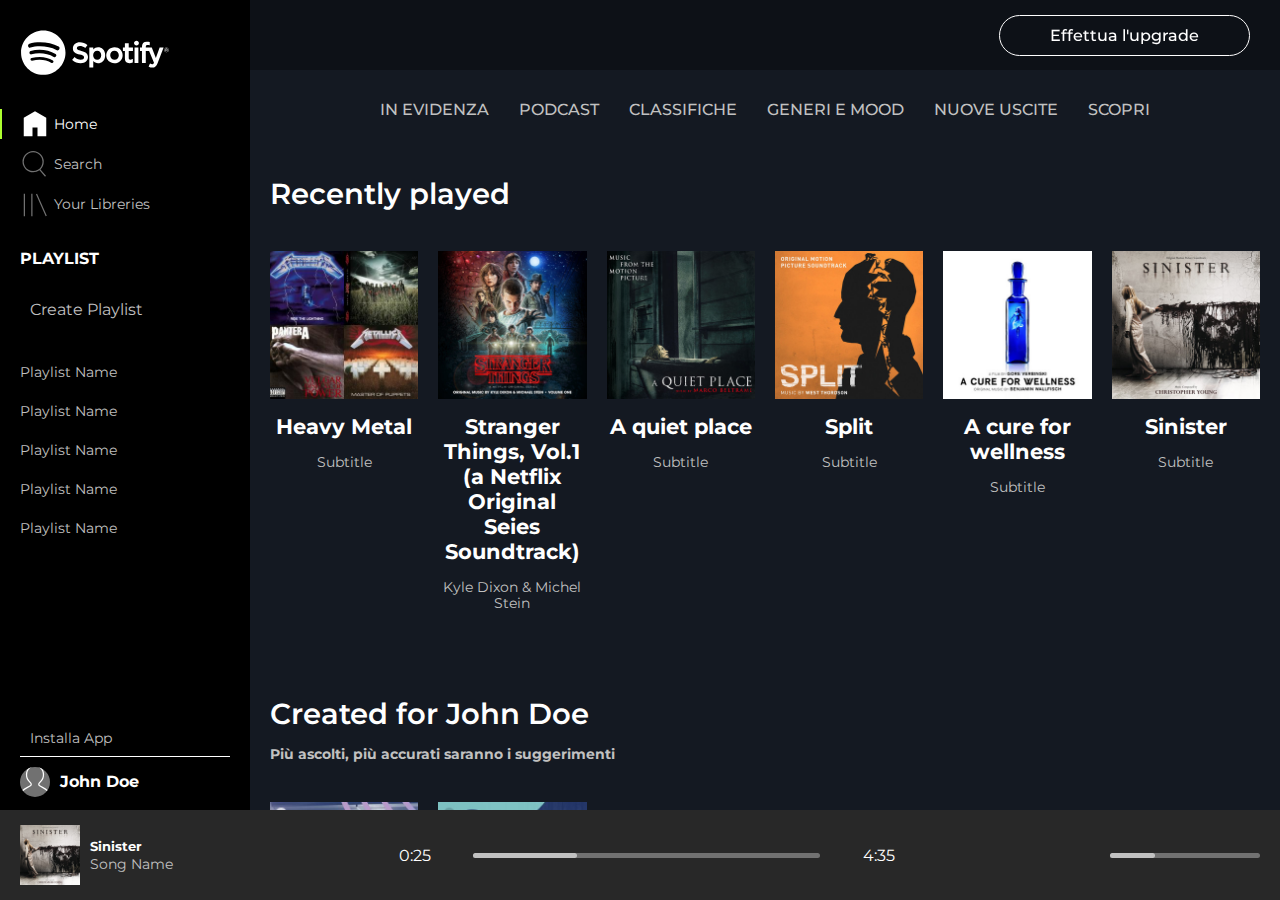
==== commit eb3a1dc0: "side-bar bonus correction with teacher" ====
--- a/index.html
+++ b/index.html
@@ -30,12 +30,12 @@
         <main class="d-flex bg-main">
             
             <!-- SIDE-BAR -->
-            <nav class="bg-darker d-flex col-flex j-between" id="side-bar">
-
-                <div class="wt">
+            <nav class="bg-darker d-flex col-flex" id="side-bar">
+
+                <div class="wt d-flex col-flex">
                     <!-- logo -->
                     <div class="px-20 py-30" id="logo">
-                        <img src="spotify/img/logo.svg" alt="logo">
+                        <a href="index.html"><img src="spotify/img/logo.svg" alt="logo"></a>
                     </div>
                     <img class="px-20 py-15" id="small-logo" src="spotify/img/logo-small.svg" alt="logo">
                     <!-- explore menù -->
@@ -63,7 +63,7 @@
                         </li>
                     </ul>
                     <!-- playlist section -->
-                    <div class="ppl px-20 py-30">
+                    <div class="ppl px-20 py-30 d-flex col-flex">
                         <h3 class="maiusc fs-root">playlist</h3>
                         <div class="py-15">
                             <i class="fa-sharp fa-solid fa-square-plus v-middle txt-grey"></i>
@@ -261,7 +261,9 @@
                                     </div>
                                 </div>
                                 <div class="card-text txt-center">
-                                    <h3 class="py-15">Daily mix 1</h3>
+                                    <a class="txt-light" href="pages/daily.html">
+                                        <h3 class="py-15">Daily mix 1</h3>
+                                    </a>
                                 </div>
                             </div>
                             
--- a/style.css
+++ b/style.css
@@ -53,10 +53,6 @@
     font-size: 1.8em;
 }
 
-h3 {
-    font-size: 1.3em;
-}
-
 .txt-grey {
     color: var(--color-light-grey);
 }
@@ -168,8 +164,7 @@
 
 #side-bar {
     width: 250px;
-    position: relative;
-    overflow-y: auto;
+    overflow: hidden;
 }
 
 #main-content {
@@ -223,7 +218,7 @@
 
 .btn:hover {
     transform: scale(1.1);
-    background: var(--btn-strange, linear-gradient(180deg, rgba(72, 203, 69, 0.70) 0%, rgba(217, 234, 27, 0.87) 54.53%, rgba(32, 202, 29, 0.70) 100%));
+    background: var(--btn-strange, linear-gradient(90deg, rgba(72, 203, 69, 0.70) 0%, rgba(217, 234, 27, 0.87) 54.53%, rgba(32, 202, 29, 0.70) 100%));
     color: var(--color-black);
 }
 
@@ -237,6 +232,21 @@
     position: relative;
 }
 
+.wt {
+    height: calc(100% - 90px);
+    overflow: hidden;
+}
+
+.wb {
+    height: 90px;
+    background-color: var(--color-black);
+    
+}
+
+.ppl ul {
+    height: 200px;
+    overflow-y: auto;
+}
 /* overlay hover */
 .overlay {
     position: absolute;
@@ -253,12 +263,12 @@
     opacity: 1;
 }
 
-.overlay .fa-regular .fa-circle-play {
+.overlay .fa-regular.fa-circle-play {
     font-size: 50px;
     transition: all 1s ease-in-out;
 }
 
-.overlay .fa-regular.fa-circle-play:hover {
+.fa-regular.fa-circle-play:hover {
     color: var(--color-highlight);
     transform: scale(1.5);
 }
@@ -272,6 +282,37 @@
 .circle img {
     height: 100%;
     object-fit: cover;
+}
+
+/* h3 hover */
+h3 {
+    font-size: 1.3em;
+}
+
+#main-content h3:hover
+{
+    animation: up-down 1.1s cubic-bezier(0.34, 0.6, 1, 0.26) infinite;
+}
+@keyframes up-down
+{
+    0%{
+        transform: translateY(0);
+        
+    }
+    25%{
+        transform: translateY(1px);
+        color: var(--color-highlight);
+    }
+    50%{
+        transform: translateY(0);
+        color: var(--color-highlight);
+    }
+    75%{
+        transform: translateY(-2px);
+    }
+    100%{
+        transform: translateY(0);  
+    }
 }
 
 /* underline */
@@ -310,6 +351,23 @@
     opacity: 1;
 }
 
+/* .wt
+{
+    height: calc(100% - 70px);
+    overflow: hidden;
+}
+
+.wb
+{
+    height: 70px;
+    overflow: hidden;
+}
+
+.ppl ul
+{
+    height: 300px;
+    overflow-y: auto;
+} */
 
 .icon {
     width: 30px;
@@ -333,7 +391,7 @@
     width: 60px;
 }
 
-.fa-regular.fa-circle-play {
+#play-bar .fa-regular.fa-circle-play {
     font-size: 2em;
 }
 
@@ -487,4 +545,91 @@
         width: 100%;
     }
     
-}+}
+
+
+/* DAILY MIX PAGE */
+#daily #main-content
+{
+    background: var(--bg-radiant, linear-gradient(180deg, rgba(128, 196, 196, 0.78) 0%, rgba(79, 0, 248, 0.71) 98.96%));
+    padding-left: 0;
+    padding-right: 0;
+}
+#daily h1
+{
+    font-size: 4em;
+}
+#daily #main-content ul li
+{
+    padding: 0 10px;
+}
+#daily .actions i
+{
+    font-size: 3.8em;
+    cursor: pointer;
+}
+#daily .table .col
+{
+    width: calc(100% / 4);
+}
+#daily header
+{
+    border-bottom: 1px solid var(--color-grey);
+}
+.f-end
+{
+    justify-content: flex-end;
+}
+#daily .sx .col
+{
+    width: calc(100% / 2);
+}
+#daily .sx
+{
+    width: 50%;
+}
+#daily .dx
+{
+    width: 50%;
+}
+#daily .fa-solid.fa-play
+{
+    display: none; 
+}
+#daily .row:hover
+{
+    background-color: rgba(128, 128, 128, 0.5);
+    border-radius: 5px;
+}
+#daily .row:hover .number
+{
+    display: none;
+}
+#daily .row:hover .fa-solid.fa-play
+{
+    display: block;
+    color: var(--color-highlight);
+}
+#daily .table span:hover 
+{
+    text-decoration: underline;
+}
+#daily .actions i:hover
+{
+    animation: bounce 1s ease-in-out infinite;
+}
+@keyframes bounce{
+    0%{
+        transform: scale(1);
+        color: var(--color-white);
+    }
+    50%{
+        transform: scale(1.2);
+        color: var(--color-highlight);
+    }
+    100%{
+        transform: scale(1);
+        color: var(--color-white)
+    }
+}
+
